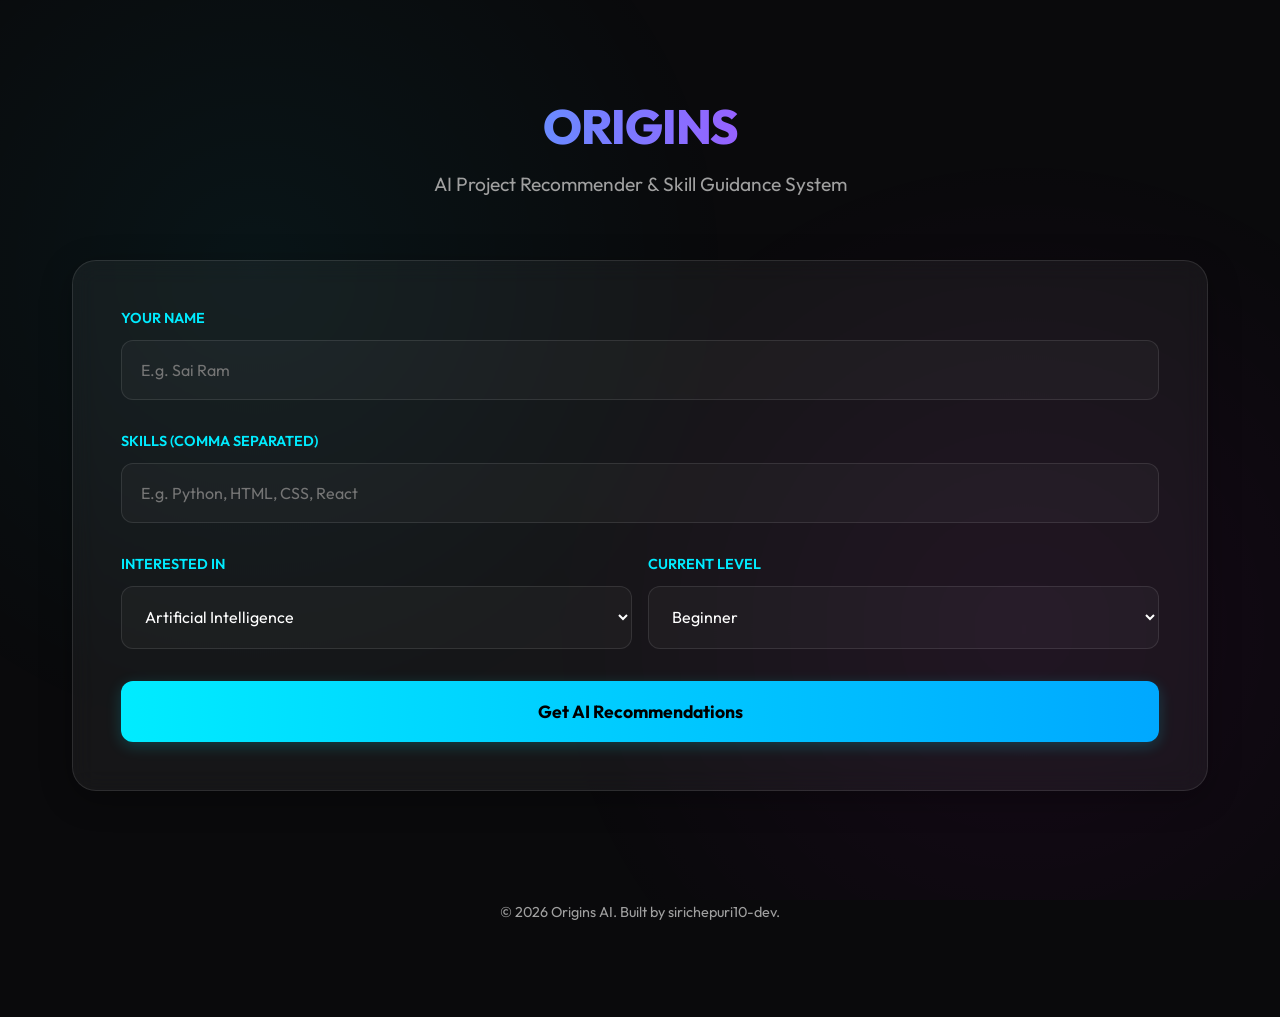
==== frontend/dashboard.html @ 8d3b5703 "Initial commit: Origins 3.0 Elite AI Platform complete with 500+ projects and Cloud MongoDB Atlas in" ====
<!DOCTYPE html>
<html lang="en">

<head>
    <meta charset="UTF-8">
    <meta name="viewport" content="width=device-width, initial-scale=1.0">
    <title>Dashboard | Origins AI</title>
    <!-- Google Fonts -->
    <link rel="preconnect" href="https://fonts.googleapis.com">
    <link rel="preconnect" href="https://fonts.gstatic.com" crossorigin>
    <link
        href="https://fonts.googleapis.com/css2?family=Inter:wght@400;500;600;700&family=Outfit:wght@400;700;800&display=swap"
        rel="stylesheet">
    <link rel="stylesheet" href="css/style.css">
    <link rel="stylesheet" href="css/dashboard.css">
</head>

<body>
    <div class="container">
        <header>
            <h1 class="logo">Origins Dashboard</h1>
            <p class="subtitle">Personalized AI Project Recommendations & Skill Roadmap</p>
        </header>

        <!-- Main Content -->
        <main>
            <!-- Roadmap Section -->
            <section id="roadmap-section" class="hero-card" style="margin-bottom: 4rem; display: none;">
                <h2 style="font-size: 1.8rem; margin-bottom: 2rem; color: var(--primary);">🚀 Your Career Roadmap to
                    <span id="roadmap-title">...</span>
                </h2>
                <div id="roadmap-timeline" class="roadmap-container">
                    <!-- Roadmap steps will be injected here -->
                </div>
            </section>

            <!-- Recommendations Section -->
            <section id="results-section">
                <div style="display: flex; justify-content: space-between; align-items: center; margin-bottom: 2rem;">
                    <h2 id="results-headline" style="font-size: 2rem; font-weight: 800;">Recommended Projects</h2>
                    <a href="index.html" class="pill"
                        style="cursor: pointer; padding: 0.8rem 1.5rem; text-decoration: none; display: block;">← New
                        profile</a>
                </div>

                <div id="recommendations-container" class="recommendations-grid">
                    <!-- Dynamic Recommendation Cards -->
                    <div class="loading">
                        <div class="loading-spinner"></div>
                        <p>AI is matching projects...</p>
                    </div>
                </div>
            </section>

            <!-- GitHub Trending Section -->
            <section id="github-section" style="margin-top: 5rem;">
                <h2 style="font-size: 2rem; font-weight: 800; margin-bottom: 2rem; text-align: center;">🔥 Trending on
                    GitHub</h2>
                <div id="github-container" class="recommendations-grid">
                    <!-- GitHub project cards will be injected here -->
                    <div class="loading">
                        <div class="loading-spinner"></div>
                        <p>Fetching real-world projects...</p>
                    </div>
                </div>
            </section>
        </main>
        <footer style="text-align: center; padding: 4rem 0; color: var(--text-muted); font-size: 0.9rem;">
            <p>© 2026 Origins AI. Built by sirichepuri10-dev.</p>
        </footer>
    </div>

    <script src="js/api.js"></script>
    <script src="js/dashboard.js"></script>
</body>

</html>
---- frontend/css/style.css ----
:root {
    --primary: #00ecff;
    --secondary: #ff00ff;
    --bg-dark: #0a0a0c;
    --bg-card: rgba(255, 255, 255, 0.05);
    --glass-border: rgba(255, 255, 255, 0.1);
    --text-main: #f0f0f0;
    --text-muted: #a0a0a0;
    --accent-glow: 0 0 15px rgba(0, 236, 255, 0.3);
}

* {
    margin: 0;
    padding: 0;
    box-sizing: border-box;
    font-family: 'Outfit', 'Inter', sans-serif;
}

body {
    background: var(--bg-dark);
    color: var(--text-main);
    overflow-x: hidden;
}

/* Stunning Animated Background */
body::before {
    content: '';
    position: fixed;
    top: 0;
    left: 0;
    width: 100%;
    height: 100%;
    background:
        radial-gradient(circle at 20% 30%, rgba(0, 236, 255, 0.05) 0%, transparent 40%),
        radial-gradient(circle at 80% 70%, rgba(255, 0, 255, 0.05) 0%, transparent 40%);
    pointer-events: none;
    z-index: -1;
}

.container {
    max-width: 1200px;
    margin: 0 auto;
    padding: 2rem;
}

header {
    text-align: center;
    padding: 4rem 0;
}

.logo {
    font-size: 3rem;
    font-weight: 800;
    letter-spacing: -1px;
    background: linear-gradient(90deg, var(--primary), var(--secondary));
    -webkit-background-clip: text;
    background-clip: text;
    -webkit-text-fill-color: transparent;
    margin-bottom: 1rem;
    text-transform: uppercase;
}

.subtitle {
    font-size: 1.2rem;
    color: var(--text-muted);
}

/* Glassmorphism Section */
.hero-card {
    background: var(--bg-card);
    backdrop-filter: blur(12px);
    border: 1px solid var(--glass-border);
    border-radius: 24px;
    padding: 3rem;
    box-shadow: 0 8px 32px 0 rgba(0, 0, 0, 0.3);
    margin-bottom: 3rem;
}

.form-group {
    margin-bottom: 2rem;
}

label {
    display: block;
    font-size: 0.9rem;
    font-weight: 600;
    color: var(--primary);
    margin-bottom: 0.8rem;
    text-transform: uppercase;
}

input,
select,
textarea {
    width: 100%;
    padding: 1.2rem;
    background: rgba(255, 255, 255, 0.03);
    border: 1px solid var(--glass-border);
    border-radius: 12px;
    color: white;
    font-size: 1rem;
    transition: all 0.3s ease;
}

select option {
    background: #1a1a1c;
    color: white;
}

input:focus,
select:focus {
    border-color: var(--primary);
    box-shadow: var(--accent-glow);
    outline: none;
    background: rgba(0, 236, 255, 0.05);
}

.btn-primary {
    width: 100%;
    padding: 1.2rem;
    background: linear-gradient(90deg, var(--primary), #00a8ff);
    border: none;
    border-radius: 12px;
    color: #000;
    font-weight: 700;
    font-size: 1.1rem;
    cursor: pointer;
    transition: all 0.3s cubic-bezier(0.4, 0, 0.2, 1);
    box-shadow: 0 4px 15px rgba(0, 236, 255, 0.2);
}

.btn-primary:hover {
    transform: translateY(-2px);
    box-shadow: 0 10px 25px rgba(0, 236, 255, 0.4);
    filter: brightness(1.1);
}

/* Dashboard Specific Styles */
.recommendations-grid {
    display: grid;
    grid-template-columns: repeat(auto-fill, minmax(350px, 1fr));
    gap: 2rem;
    margin-top: 3rem;
}

.project-card {
    background: var(--bg-card);
    border: 1px solid var(--glass-border);
    border-radius: 20px;
    padding: 2rem;
    transition: all 0.3s ease;
    position: relative;
    overflow: hidden;
}

.project-card:hover {
    transform: translateY(-5px);
    border-color: var(--primary);
    background: rgba(255, 255, 255, 0.08);
}

.project-card::before {
    content: '';
    position: absolute;
    top: 0;
    left: 0;
    width: 4px;
    height: 100%;
    background: linear-gradient(to bottom, var(--primary), var(--secondary));
}

.project-title {
    font-size: 1.4rem;
    font-weight: 700;
    margin-bottom: 0.5rem;
}

.project-difficulty {
    display: inline-block;
    padding: 0.3rem 0.8rem;
    border-radius: 20px;
    font-size: 0.75rem;
    font-weight: 700;
    text-transform: uppercase;
    margin-bottom: 1rem;
    background: rgba(255, 255, 255, 0.1);
}

.difficulty-beginner {
    color: #00ff88;
}

.difficulty-intermediate {
    color: #ffcc00;
}

.difficulty-advanced {
    color: #ff4444;
}

.project-description {
    color: var(--text-muted);
    font-size: 0.95rem;
    line-height: 1.6;
    margin-bottom: 1.5rem;
}

.skill-pills {
    display: flex;
    flex-wrap: wrap;
    gap: 0.5rem;
    margin-bottom: 1.5rem;
}

.pill {
    padding: 0.4rem 0.8rem;
    border-radius: 8px;
    font-size: 0.8rem;
    background: rgba(255, 255, 255, 0.05);
    border: 1px solid var(--glass-border);
}

.pill.matched {
    border-color: var(--primary);
    color: var(--primary);
}

.pill.missing {
    border-color: var(--secondary);
    color: var(--secondary);
}

.match-score {
    position: absolute;
    top: 1.5rem;
    right: 1.5rem;
    font-size: 1.2rem;
    font-weight: 800;
    color: var(--primary);
}

.loading {
    display: none;
    text-align: center;
    padding: 2rem;
}

.loading-spinner {
    width: 50px;
    height: 50px;
    border: 3px solid rgba(255, 255, 255, 0.1);
    border-top-color: var(--primary);
    border-radius: 50%;
    animation: spin 1s linear infinite;
    margin: 0 auto;
}

@keyframes spin {
    to {
        transform: rotate(360deg);
    }
}
---- frontend/css/dashboard.css ----
/* Roadmap Specific Styles */
.roadmap-container {
    display: flex;
    flex-wrap: wrap;
    gap: 1.5rem;
    position: relative;
    padding-left: 2rem;
}

.roadmap-step {
    flex: 1 1 300px;
    background: rgba(255, 255, 255, 0.05);
    border: 1px solid var(--glass-border);
    border-radius: 16px;
    padding: 1.5rem;
    position: relative;
    transition: all 0.3s ease;
}

.roadmap-step:hover {
    background: rgba(255, 255, 255, 0.08);
    border-color: var(--primary);
    transform: scale(1.02);
}

.roadmap-step.completed {
    border-color: #00ff88;
    background: rgba(0, 255, 136, 0.05);
}

.roadmap-step.completed::after {
    content: '✓';
    position: absolute;
    top: 1rem;
    right: 1rem;
    color: #00ff88;
    font-weight: 800;
}

.step-num {
    position: absolute;
    top: -10px;
    left: -10px;
    width: 30px;
    height: 30px;
    background: linear-gradient(135deg, var(--primary), var(--secondary));
    border-radius: 50%;
    display: flex;
    align-items: center;
    justify-content: center;
    font-weight: 800;
    font-size: 0.8rem;
    color: #000;
    box-shadow: 0 0 10px rgba(0, 236, 255, 0.5);
}

.step-topic {
    font-size: 1.1rem;
    font-weight: 700;
    margin-bottom: 0.5rem;
    color: var(--primary);
}

.step-desc {
    font-size: 0.9rem;
    color: var(--text-muted);
}

/* Animations */
.hero-card {
    animation: slideUp 0.8s ease-out;
}

@keyframes slideUp {
    from {
        opacity: 0;
        transform: translateY(30px);
    }

    to {
        opacity: 1;
        transform: translateY(0);
    }
}

/* Specific button in dashboard */
.pill:hover {
    background-color: var(--primary);
    color: #000;
}
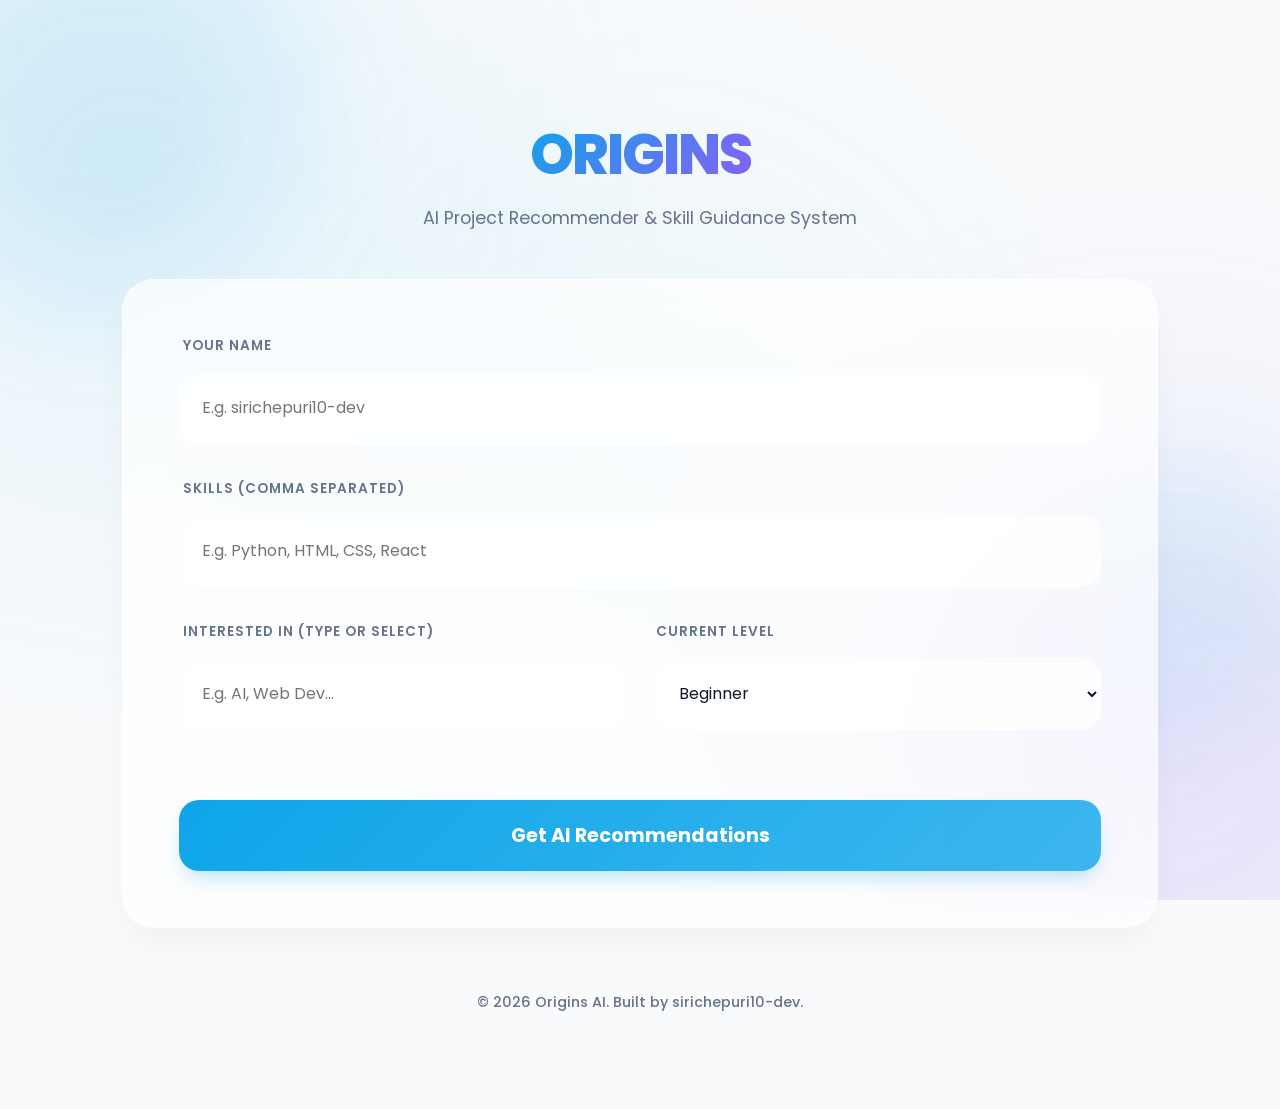
==== commit f19100fe: "Upgrade: Implement Futuristic Anti-Gravity Light Theme and Enhanced Dashboard UI for sirichepuri10-d" ====
--- a/frontend/dashboard.html
+++ b/frontend/dashboard.html
@@ -4,70 +4,92 @@
 <head>
     <meta charset="UTF-8">
     <meta name="viewport" content="width=device-width, initial-scale=1.0">
-    <title>Dashboard | Origins AI</title>
-    <!-- Google Fonts -->
-    <link rel="preconnect" href="https://fonts.googleapis.com">
-    <link rel="preconnect" href="https://fonts.gstatic.com" crossorigin>
-    <link
-        href="https://fonts.googleapis.com/css2?family=Inter:wght@400;500;600;700&family=Outfit:wght@400;700;800&display=swap"
-        rel="stylesheet">
-    <link rel="stylesheet" href="css/style.css">
+    <title>Origins | Anti-Gravity Dashboard</title>
     <link rel="stylesheet" href="css/dashboard.css">
 </head>
 
 <body>
-    <div class="container">
-        <header>
-            <h1 class="logo">Origins Dashboard</h1>
-            <p class="subtitle">Personalized AI Project Recommendations & Skill Roadmap</p>
-        </header>
+    <div class="bg-overlay">
+        <div class="orb orb-1"></div>
+        <div class="orb orb-2"></div>
+        <div class="orb orb-3"></div>
+    </div>
 
-        <!-- Main Content -->
-        <main>
-            <!-- Roadmap Section -->
-            <section id="roadmap-section" class="hero-card" style="margin-bottom: 4rem; display: none;">
-                <h2 style="font-size: 1.8rem; margin-bottom: 2rem; color: var(--primary);">🚀 Your Career Roadmap to
-                    <span id="roadmap-title">...</span>
-                </h2>
+    <div class="app-layout">
+        <!-- Sidebar Navigation & Profile -->
+        <aside class="sidebar">
+            <div class="sidebar-content">
+                <div class="logo-area">
+                    <h1 class="logo">Origins</h1>
+                </div>
+
+                <div class="user-profile-card">
+                    <div class="avatar">🚀</div>
+                    <div class="user-info">
+                        <h2 id="user-display-name">Developer</h2>
+                        <p id="user-display-level">Beginner</p>
+                    </div>
+                </div>
+
+                <div class="refinement-panel">
+                    <h3>Update Skills</h3>
+                    <div class="skill-input-wrapper">
+                        <textarea id="refine-skills" placeholder="Add more skills..."></textarea>
+                        <button id="update-btn" class="btn-secondary">Re-Analyze</button>
+                    </div>
+                </div>
+
+                <div class="ai-status">
+                    <div class="status-dot"></div>
+                    <span>AI Engine Online</span>
+                </div>
+            </div>
+        </aside>
+
+        <!-- Main Dashboard Content -->
+        <main class="main-content">
+            <!-- Progress Tracker (Roadmap) -->
+            <section id="roadmap-section">
+                <div class="section-header">
+                    <h2>Career Milestone Tracker</h2>
+                    <p id="roadmap-title">Loading...</p>
+                </div>
                 <div id="roadmap-timeline" class="roadmap-container">
-                    <!-- Roadmap steps will be injected here -->
+                    <!-- Steps injected here -->
                 </div>
             </section>
 
-            <!-- Recommendations Section -->
+            <!-- Recommendation Grid -->
             <section id="results-section">
-                <div style="display: flex; justify-content: space-between; align-items: center; margin-bottom: 2rem;">
-                    <h2 id="results-headline" style="font-size: 2rem; font-weight: 800;">Recommended Projects</h2>
-                    <a href="index.html" class="pill"
-                        style="cursor: pointer; padding: 0.8rem 1.5rem; text-decoration: none; display: block;">← New
-                        profile</a>
+                <div class="section-header">
+                    <h2>AI Top Project Picks</h2>
+                    <p>Hand-picked based on your skill gap analysis</p>
                 </div>
-
                 <div id="recommendations-container" class="recommendations-grid">
-                    <!-- Dynamic Recommendation Cards -->
-                    <div class="loading">
-                        <div class="loading-spinner"></div>
-                        <p>AI is matching projects...</p>
-                    </div>
+                    <!-- Cards injected here -->
                 </div>
             </section>
 
-            <!-- GitHub Trending Section -->
-            <section id="github-section" style="margin-top: 5rem;">
-                <h2 style="font-size: 2rem; font-weight: 800; margin-bottom: 2rem; text-align: center;">🔥 Trending on
-                    GitHub</h2>
+            <!-- AI Suggestion Panel -->
+            <section id="suggestion-panel" class="suggestion-card">
+                <div class="suggestion-icon">💡</div>
+                <div class="suggestion-text">
+                    <h3>AI Smart Suggestions</h3>
+                    <p id="ai-smart-tip">Analyzing your profile to find high-impact learning opportunities...</p>
+                </div>
+            </section>
+
+            <!-- GitHub Discovery -->
+            <section id="github-section">
+                <div class="section-header">
+                    <h2>Real-World Open Source</h2>
+                    <p>Trending projects that match your stack</p>
+                </div>
                 <div id="github-container" class="recommendations-grid">
-                    <!-- GitHub project cards will be injected here -->
-                    <div class="loading">
-                        <div class="loading-spinner"></div>
-                        <p>Fetching real-world projects...</p>
-                    </div>
+                    <!-- GitHub cards here -->
                 </div>
             </section>
         </main>
-        <footer style="text-align: center; padding: 4rem 0; color: var(--text-muted); font-size: 0.9rem;">
-            <p>© 2026 Origins AI. Built by sirichepuri10-dev.</p>
-        </footer>
     </div>
 
     <script src="js/api.js"></script>
--- a/frontend/css/dashboard.css
+++ b/frontend/css/dashboard.css
@@ -1,90 +1,455 @@
-/* Roadmap Specific Styles */
+@import url('https://fonts.googleapis.com/css2?family=Poppins:wght@400;500;600;700;800&display=swap');
+
+:root {
+    --primary: #0ea5e9;
+    --secondary: #8b5cf6;
+    --accent: #22d3ee;
+    --bg-main: #f8fafc;
+    --bg-glass: rgba(255, 255, 255, 0.75);
+    --glass-border: rgba(255, 255, 255, 0.6);
+    --text-main: #0f172a;
+    --text-muted: #64748b;
+    --card-shadow: 0 20px 50px -12px rgba(0, 0, 0, 0.05);
+}
+
+* {
+    margin: 0;
+    padding: 0;
+    box-sizing: border-box;
+    font-family: 'Poppins', sans-serif;
+}
+
+body {
+    background: var(--bg-main);
+    color: var(--text-main);
+    min-height: 100vh;
+    overflow-x: hidden;
+}
+
+/* Anti-Gravity Floating Background */
+.bg-overlay {
+    position: fixed;
+    top: 0;
+    left: 0;
+    width: 100%;
+    height: 100%;
+    z-index: -1;
+    background:
+        radial-gradient(circle at 10% 20%, rgba(14, 165, 233, 0.08) 0%, transparent 40%),
+        radial-gradient(circle at 90% 80%, rgba(139, 92, 246, 0.08) 0%, transparent 40%),
+        radial-gradient(circle at 50% 50%, rgba(6, 182, 212, 0.05) 0%, transparent 60%);
+    overflow: hidden;
+}
+
+.orb {
+    position: absolute;
+    border-radius: 50%;
+    filter: blur(60px);
+    z-index: -1;
+    animation: float 20s infinite ease-in-out;
+}
+
+.orb-1 {
+    width: 400px;
+    height: 400px;
+    background: rgba(14, 165, 233, 0.1);
+    top: -100px;
+    left: -100px;
+}
+
+.orb-2 {
+    width: 500px;
+    height: 500px;
+    background: rgba(139, 92, 246, 0.07);
+    bottom: -150px;
+    right: -150px;
+    animation-delay: -5s;
+}
+
+.orb-3 {
+    width: 300px;
+    height: 300px;
+    background: rgba(6, 182, 212, 0.08);
+    top: 50%;
+    left: 80%;
+    animation-delay: -10s;
+}
+
+@keyframes float {
+
+    0%,
+    100% {
+        transform: translate(0, 0) scale(1);
+    }
+
+    33% {
+        transform: translate(30px, -50px) scale(1.1);
+    }
+
+    66% {
+        transform: translate(-20px, 20px) scale(0.9);
+    }
+}
+
+/* Layout Grid */
+.app-layout {
+    display: flex;
+    min-height: 100vh;
+    padding: 0;
+}
+
+/* Sidebar Styling */
+.sidebar {
+    width: 320px;
+    height: 100vh;
+    position: sticky;
+    top: 0;
+    padding: 2.5rem;
+    border-right: 1px solid var(--glass-border);
+    backdrop-filter: blur(20px);
+    -webkit-backdrop-filter: blur(20px);
+    background: rgba(255, 255, 255, 0.4);
+}
+
+.logo-area {
+    margin-bottom: 3.5rem;
+}
+
+.logo {
+    font-size: 2rem;
+    font-weight: 800;
+    background: linear-gradient(135deg, var(--primary), var(--secondary));
+    -webkit-background-clip: text;
+    background-clip: text;
+    -webkit-text-fill-color: transparent;
+    text-transform: uppercase;
+}
+
+.user-profile-card {
+    background: white;
+    padding: 1.5rem;
+    border-radius: 20px;
+    box-shadow: var(--card-shadow);
+    display: flex;
+    align-items: center;
+    gap: 1rem;
+    margin-bottom: 2.5rem;
+}
+
+.avatar {
+    width: 50px;
+    height: 50px;
+    background: #f1f5f9;
+    border-radius: 12px;
+    display: flex;
+    align-items: center;
+    justify-content: center;
+    font-size: 1.5rem;
+}
+
+.user-info h2 {
+    font-size: 1rem;
+    font-weight: 700;
+    color: var(--text-main);
+}
+
+.user-info p {
+    font-size: 0.8rem;
+    color: var(--text-muted);
+}
+
+.refinement-panel h3 {
+    font-size: 0.85rem;
+    text-transform: uppercase;
+    color: var(--text-muted);
+    letter-spacing: 1px;
+    margin-bottom: 1rem;
+}
+
+.skill-input-wrapper textarea {
+    width: 100%;
+    min-height: 100px;
+    padding: 1rem;
+    border-radius: 15px;
+    border: 1px solid var(--glass-border);
+    background: white;
+    font-size: 0.9rem;
+    margin-bottom: 1rem;
+    resize: none;
+    transition: 0.3s;
+}
+
+.skill-input-wrapper textarea:focus {
+    border-color: var(--primary);
+    outline: none;
+    box-shadow: 0 0 10px rgba(14, 165, 233, 0.1);
+}
+
+.btn-secondary {
+    width: 100%;
+    padding: 1.2rem;
+    background: #f1f5f9;
+    border: 1px solid var(--glass-border);
+    border-radius: 18px;
+    color: var(--text-main);
+    font-weight: 700;
+    font-size: 1rem;
+    cursor: pointer;
+    transition: 0.4s cubic-bezier(0.175, 0.885, 0.32, 1.275);
+    box-shadow: 0 4px 6px rgba(0, 0, 0, 0.02);
+}
+
+.btn-secondary:hover {
+    background: white;
+    transform: translateY(-3px) scale(1.02);
+    box-shadow: 0 15px 30px rgba(0, 0, 0, 0.05);
+    border-color: var(--primary);
+}
+
+.btn-secondary:active {
+    transform: scale(0.98);
+}
+
+.ai-status {
+    position: absolute;
+    bottom: 2.5rem;
+    display: flex;
+    align-items: center;
+    gap: 0.6rem;
+    font-size: 0.8rem;
+    color: var(--text-muted);
+}
+
+.status-dot {
+    width: 8px;
+    height: 8px;
+    background: #10b981;
+    border-radius: 50%;
+    box-shadow: 0 0 8px #10b981;
+    animation: pulse 2s infinite;
+}
+
+@keyframes pulse {
+    0% {
+        transform: scale(1);
+        opacity: 1;
+    }
+
+    50% {
+        transform: scale(1.5);
+        opacity: 0.5;
+    }
+
+    100% {
+        transform: scale(1);
+        opacity: 1;
+    }
+}
+
+/* Main Content Area */
+.main-content {
+    flex-grow: 1;
+    padding: 3rem 4rem;
+    max-width: calc(100% - 320px);
+}
+
+.section-header {
+    margin-bottom: 2.5rem;
+}
+
+.section-header h2 {
+    font-size: 2rem;
+    font-weight: 800;
+    margin-bottom: 0.4rem;
+}
+
+.section-header p {
+    color: var(--text-muted);
+}
+
+/* Roadmap Grid Layout */
 .roadmap-container {
     display: flex;
-    flex-wrap: wrap;
     gap: 1.5rem;
-    position: relative;
-    padding-left: 2rem;
+    overflow-x: auto;
+    padding-bottom: 2rem;
+    scrollbar-width: thin;
+    scrollbar-color: var(--primary) transparent;
 }
 
 .roadmap-step {
-    flex: 1 1 300px;
-    background: rgba(255, 255, 255, 0.05);
-    border: 1px solid var(--glass-border);
-    border-radius: 16px;
-    padding: 1.5rem;
-    position: relative;
-    transition: all 0.3s ease;
+    min-width: 300px;
+    background: var(--bg-glass);
+    backdrop-filter: blur(15px);
+    border: 1px solid var(--glass-border);
+    border-radius: 24px;
+    padding: 1.8rem;
+    box-shadow: var(--card-shadow);
+    transition: all 0.5s cubic-bezier(0.175, 0.885, 0.32, 1.275);
 }
 
 .roadmap-step:hover {
-    background: rgba(255, 255, 255, 0.08);
-    border-color: var(--primary);
-    transform: scale(1.02);
+    transform: translateY(-8px);
 }
 
 .roadmap-step.completed {
-    border-color: #00ff88;
-    background: rgba(0, 255, 136, 0.05);
-}
-
-.roadmap-step.completed::after {
-    content: '✓';
-    position: absolute;
-    top: 1rem;
-    right: 1rem;
-    color: #00ff88;
-    font-weight: 800;
+    border-color: #10b981;
+    background: rgba(16, 185, 129, 0.05);
 }
 
 .step-num {
-    position: absolute;
-    top: -10px;
-    left: -10px;
+    background: var(--primary);
+    color: white;
     width: 30px;
     height: 30px;
-    background: linear-gradient(135deg, var(--primary), var(--secondary));
-    border-radius: 50%;
+    border-radius: 8px;
     display: flex;
     align-items: center;
     justify-content: center;
+    font-weight: 700;
+    margin-bottom: 0.8rem;
+    font-size: 0.8rem;
+}
+
+/* Result Cards */
+.recommendations-grid {
+    display: grid;
+    grid-template-columns: repeat(auto-fill, minmax(340px, 1fr));
+    gap: 2rem;
+    margin-bottom: 5rem;
+}
+
+.project-card {
+    background: var(--bg-glass);
+    backdrop-filter: blur(20px);
+    border: 1px solid var(--glass-border);
+    border-radius: 28px;
+    padding: 2.5rem;
+    transition: all 0.6s cubic-bezier(0.34, 1.56, 0.64, 1);
+    box-shadow: var(--card-shadow);
+}
+
+.project-card:hover {
+    transform: translateY(-10px);
+    box-shadow: 0 40px 80px -20px rgba(0, 0, 0, 0.08);
+}
+
+.match-score {
+    font-size: 1.4rem;
     font-weight: 800;
-    font-size: 0.8rem;
-    color: #000;
-    box-shadow: 0 0 10px rgba(0, 236, 255, 0.5);
-}
-
-.step-topic {
+    color: var(--primary);
+    margin-bottom: 1.5rem;
+}
+
+.project-title {
+    font-size: 1.2rem;
+    font-weight: 700;
+    margin-bottom: 0.8rem;
+}
+
+.project-description {
+    color: var(--text-muted);
+    font-size: 0.9rem;
+    line-height: 1.6;
+    margin-bottom: 1.5rem;
+    height: 80px;
+    overflow: hidden;
+}
+
+.skill-pills {
+    display: flex;
+    flex-wrap: wrap;
+    gap: 0.5rem;
+    margin-bottom: 1.5rem;
+}
+
+.pill {
+    padding: 0.4rem 0.8rem;
+    border-radius: 10px;
+    font-size: 0.75rem;
+    background: rgba(0, 0, 0, 0.03);
+    border: 1px solid var(--glass-border);
+}
+
+.pill.matched {
+    color: var(--primary);
+    border-color: var(--primary);
+    background: rgba(14, 165, 233, 0.05);
+}
+
+.pill.missing {
+    color: var(--secondary);
+    border-color: var(--secondary);
+    background: rgba(139, 92, 246, 0.05);
+}
+
+/* Suggestion Panel Style */
+.suggestion-card {
+    background: linear-gradient(135deg, white, #f1f5f9);
+    border: 1px solid var(--glass-border);
+    border-radius: 28px;
+    padding: 2rem;
+    display: flex;
+    align-items: center;
+    gap: 1.5rem;
+    margin-bottom: 5rem;
+    box-shadow: var(--card-shadow);
+    transition: 0.3s;
+}
+
+.suggestion-card:hover {
+    transform: scale(1.01);
+}
+
+.suggestion-icon {
+    font-size: 2.5rem;
+    background: #fff;
+    width: 70px;
+    height: 70px;
+    display: flex;
+    align-items: center;
+    justify-content: center;
+    border-radius: 20px;
+    box-shadow: 0 10px 20px rgba(0, 0, 0, 0.05);
+}
+
+.suggestion-text h3 {
     font-size: 1.1rem;
     font-weight: 700;
-    margin-bottom: 0.5rem;
-    color: var(--primary);
-}
-
-.step-desc {
-    font-size: 0.9rem;
-    color: var(--text-muted);
-}
-
-/* Animations */
-.hero-card {
-    animation: slideUp 0.8s ease-out;
-}
-
-@keyframes slideUp {
-    from {
-        opacity: 0;
-        transform: translateY(30px);
-    }
-
-    to {
-        opacity: 1;
-        transform: translateY(0);
-    }
-}
-
-/* Specific button in dashboard */
-.pill:hover {
-    background-color: var(--primary);
-    color: #000;
+    margin-bottom: 0.3rem;
+}
+
+.suggestion-text p {
+    color: var(--text-muted);
+    font-size: 0.95rem;
+}
+
+/* Responsive adjustments */
+@media (max-width: 1200px) {
+    .sidebar {
+        width: 260px;
+    }
+
+    .main-content {
+        max-width: calc(100% - 260px);
+    }
+}
+
+@media (max-width: 900px) {
+    .app-layout {
+        flex-direction: column;
+    }
+
+    .sidebar {
+        width: 100%;
+        height: auto;
+        position: relative;
+        border-right: none;
+        border-bottom: 1px solid var(--glass-border);
+    }
+
+    .main-content {
+        max-width: 100%;
+        padding: 2rem;
+    }
 }
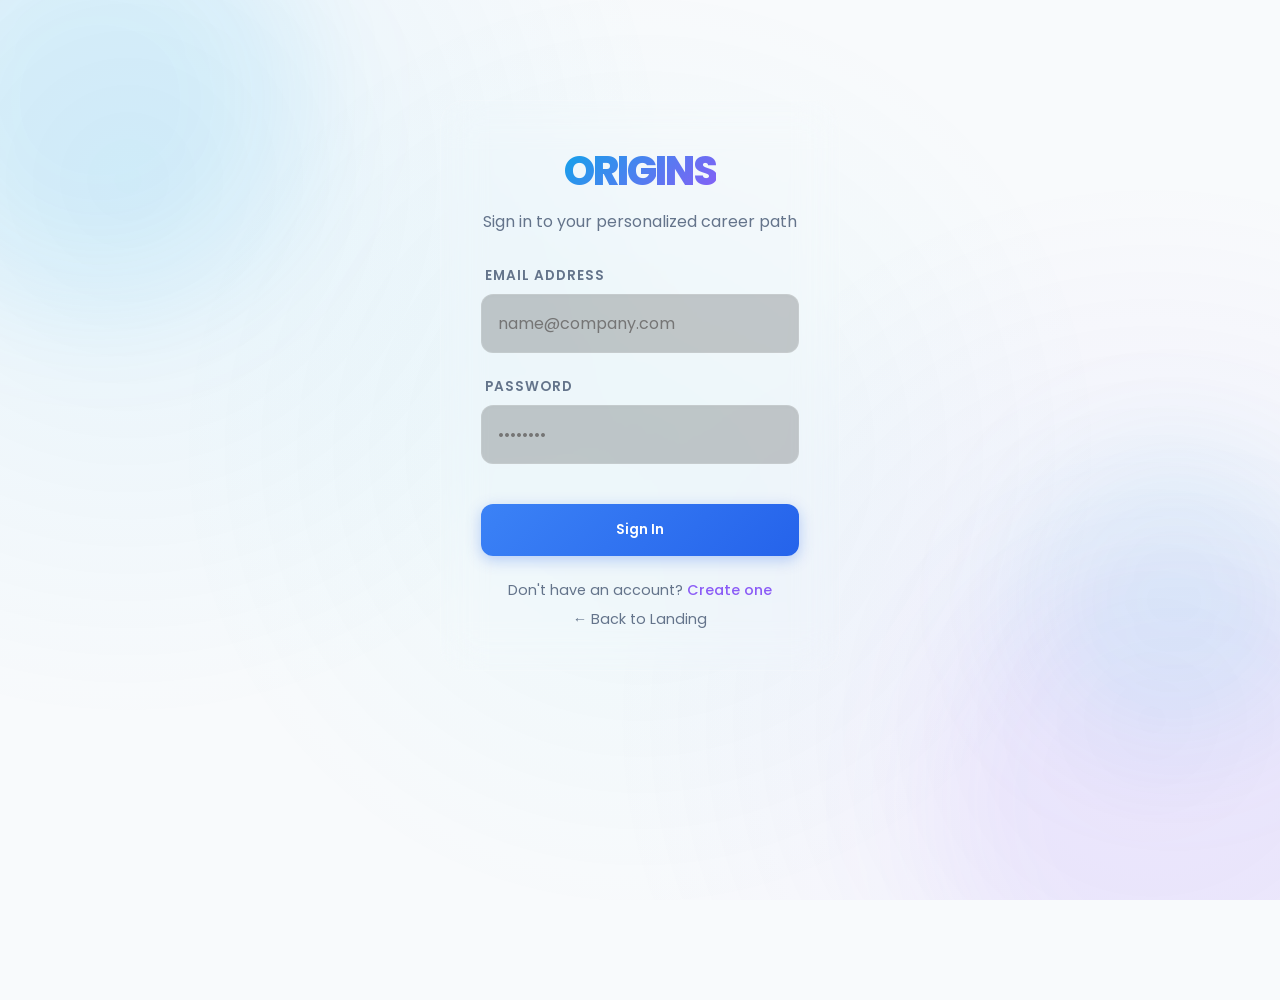
==== commit 29a0d975: "🚀 Final System: Full Auth, MongoDB Cloud Integration, and Global UI Branding" ====
--- a/frontend/dashboard.html
+++ b/frontend/dashboard.html
@@ -4,7 +4,7 @@
 <head>
     <meta charset="UTF-8">
     <meta name="viewport" content="width=device-width, initial-scale=1.0">
-    <title>Origins | Anti-Gravity Dashboard</title>
+    <title>Origins | AI Dashboard</title>
     <link rel="stylesheet" href="css/dashboard.css">
 </head>
 
@@ -42,6 +42,12 @@
                 <div class="ai-status">
                     <div class="status-dot"></div>
                     <span>AI Engine Online</span>
+                </div>
+
+                <div class="sidebar-footer" style="margin-top: auto; padding-top: 2rem;">
+                    <a href="#" id="reset-profile"
+                        style="color: var(--text-muted); font-size: 0.8rem; text-decoration: none; opacity: 0.7; transition: opacity 0.3s;">←
+                        Change Profile</a>
                 </div>
             </div>
         </aside>
@@ -89,6 +95,45 @@
                     <!-- GitHub cards here -->
                 </div>
             </section>
+
+            <!-- Learning Resources -->
+            <section id="resources-section">
+                <div class="section-header">
+                    <h2>Skill Deep Dive</h2>
+                    <p>Curated resources to bridge your skill gaps</p>
+                </div>
+                <div id="resources-container" class="recommendations-grid">
+                    <!-- Resource links here -->
+                </div>
+            </section>
+
+            <!-- Hackathon Explorer -->
+            <section id="hackathon-section">
+                <div class="section-header">
+                    <h2>Live Hackathons</h2>
+                    <p>Put your skills to the test in real competitions</p>
+                </div>
+                <div id="hackathon-container" class="recommendations-grid">
+                    <!-- Hackathons here -->
+                </div>
+            </section>
+
+            <!-- Interview Preparation -->
+            <section id="interview-section">
+                <div class="section-header">
+                    <h2>Interview Preparation</h2>
+                    <p>Practice common technical questions for your stack</p>
+                    <select id="interview-tech-select" class="btn-secondary" style="padding: 0.5rem; margin-top: 1rem;">
+                        <option value="Python">Python</option>
+                        <option value="React">React</option>
+                    </select>
+                </div>
+                <div id="interview-container" class="suggestion-card" style="display: block;">
+                    <ul id="interview-list" style="list-style: none; padding: 0;">
+                        <!-- Questions here -->
+                    </ul>
+                </div>
+            </section>
         </main>
     </div>
 
--- a/frontend/css/dashboard.css
+++ b/frontend/css/dashboard.css
@@ -372,15 +372,15 @@
 }
 
 .pill.matched {
-    color: var(--primary);
-    border-color: var(--primary);
-    background: rgba(14, 165, 233, 0.05);
+    color: #10b981;
+    border-color: #10b981;
+    background: rgba(16, 185, 129, 0.05);
 }
 
 .pill.missing {
-    color: var(--secondary);
-    border-color: var(--secondary);
-    background: rgba(139, 92, 246, 0.05);
+    color: #f59e0b;
+    border-color: #f59e0b;
+    background: rgba(245, 158, 11, 0.05);
 }
 
 /* Suggestion Panel Style */
